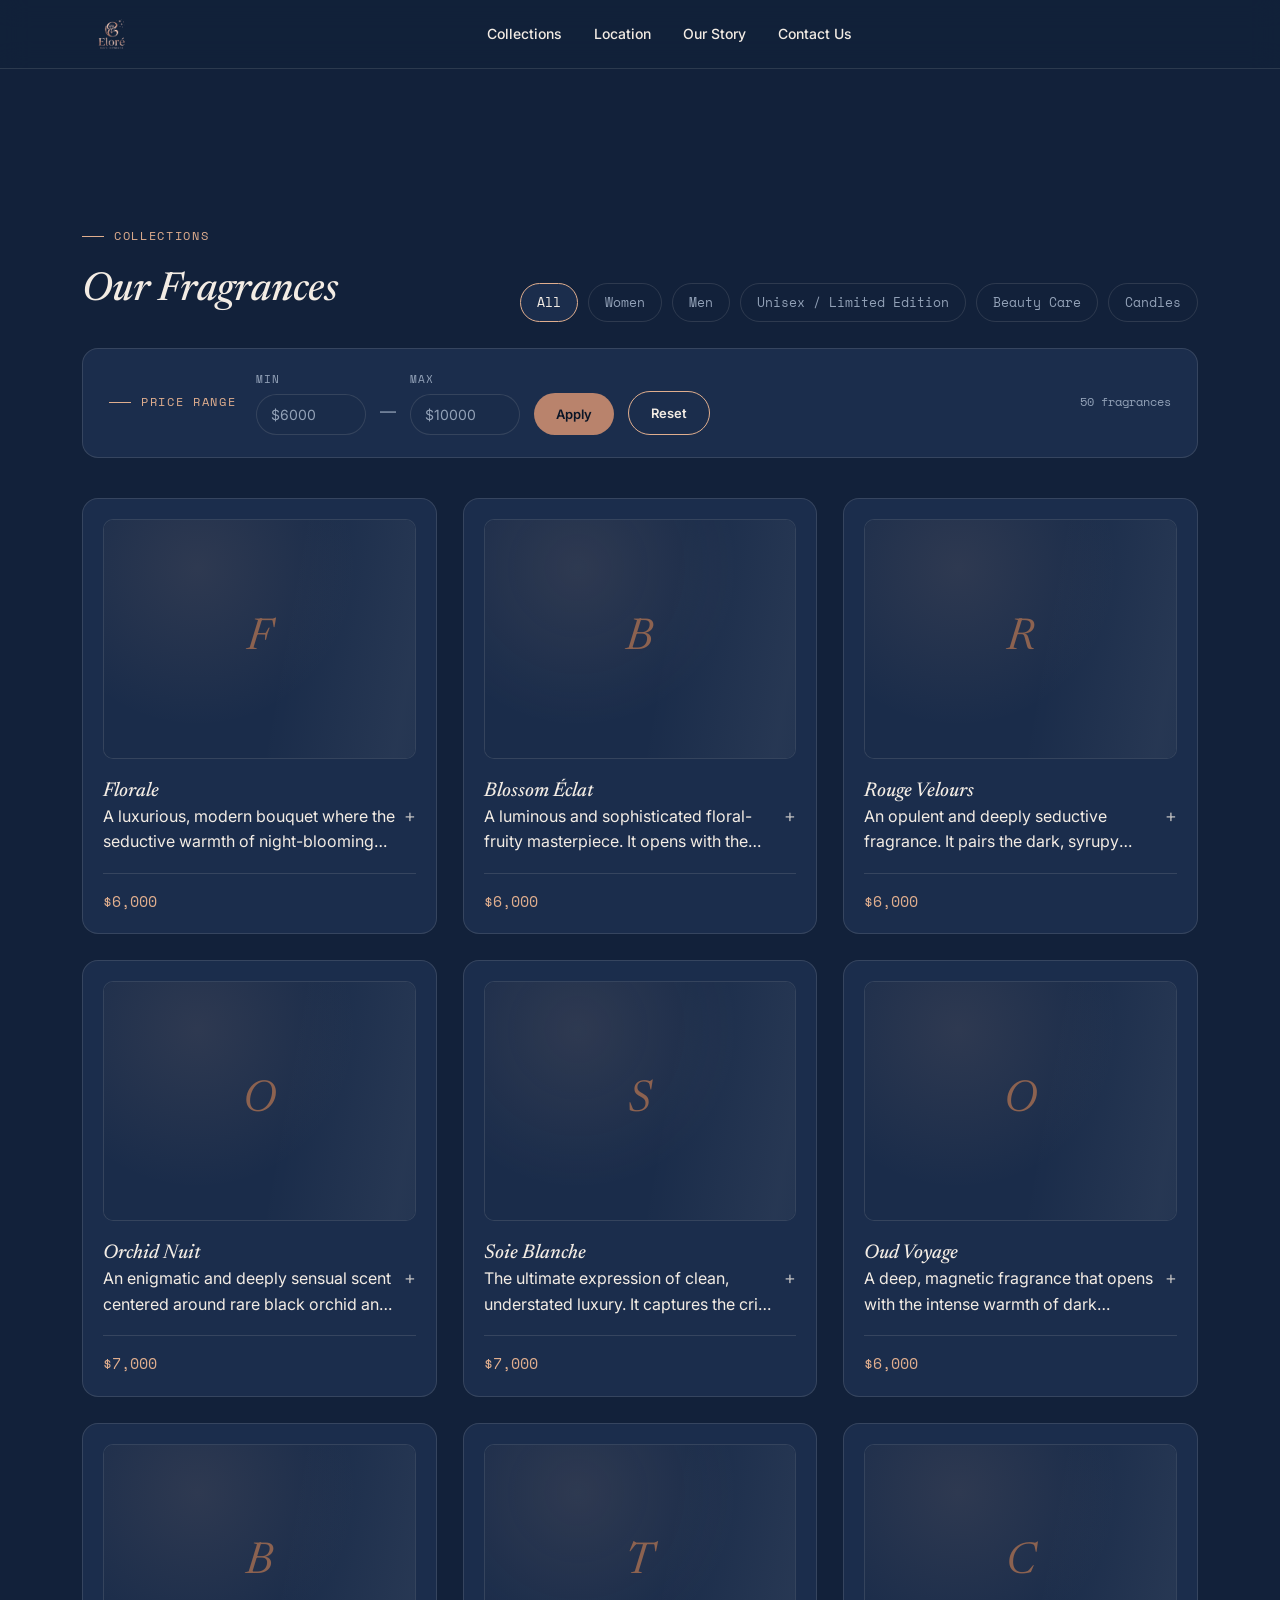
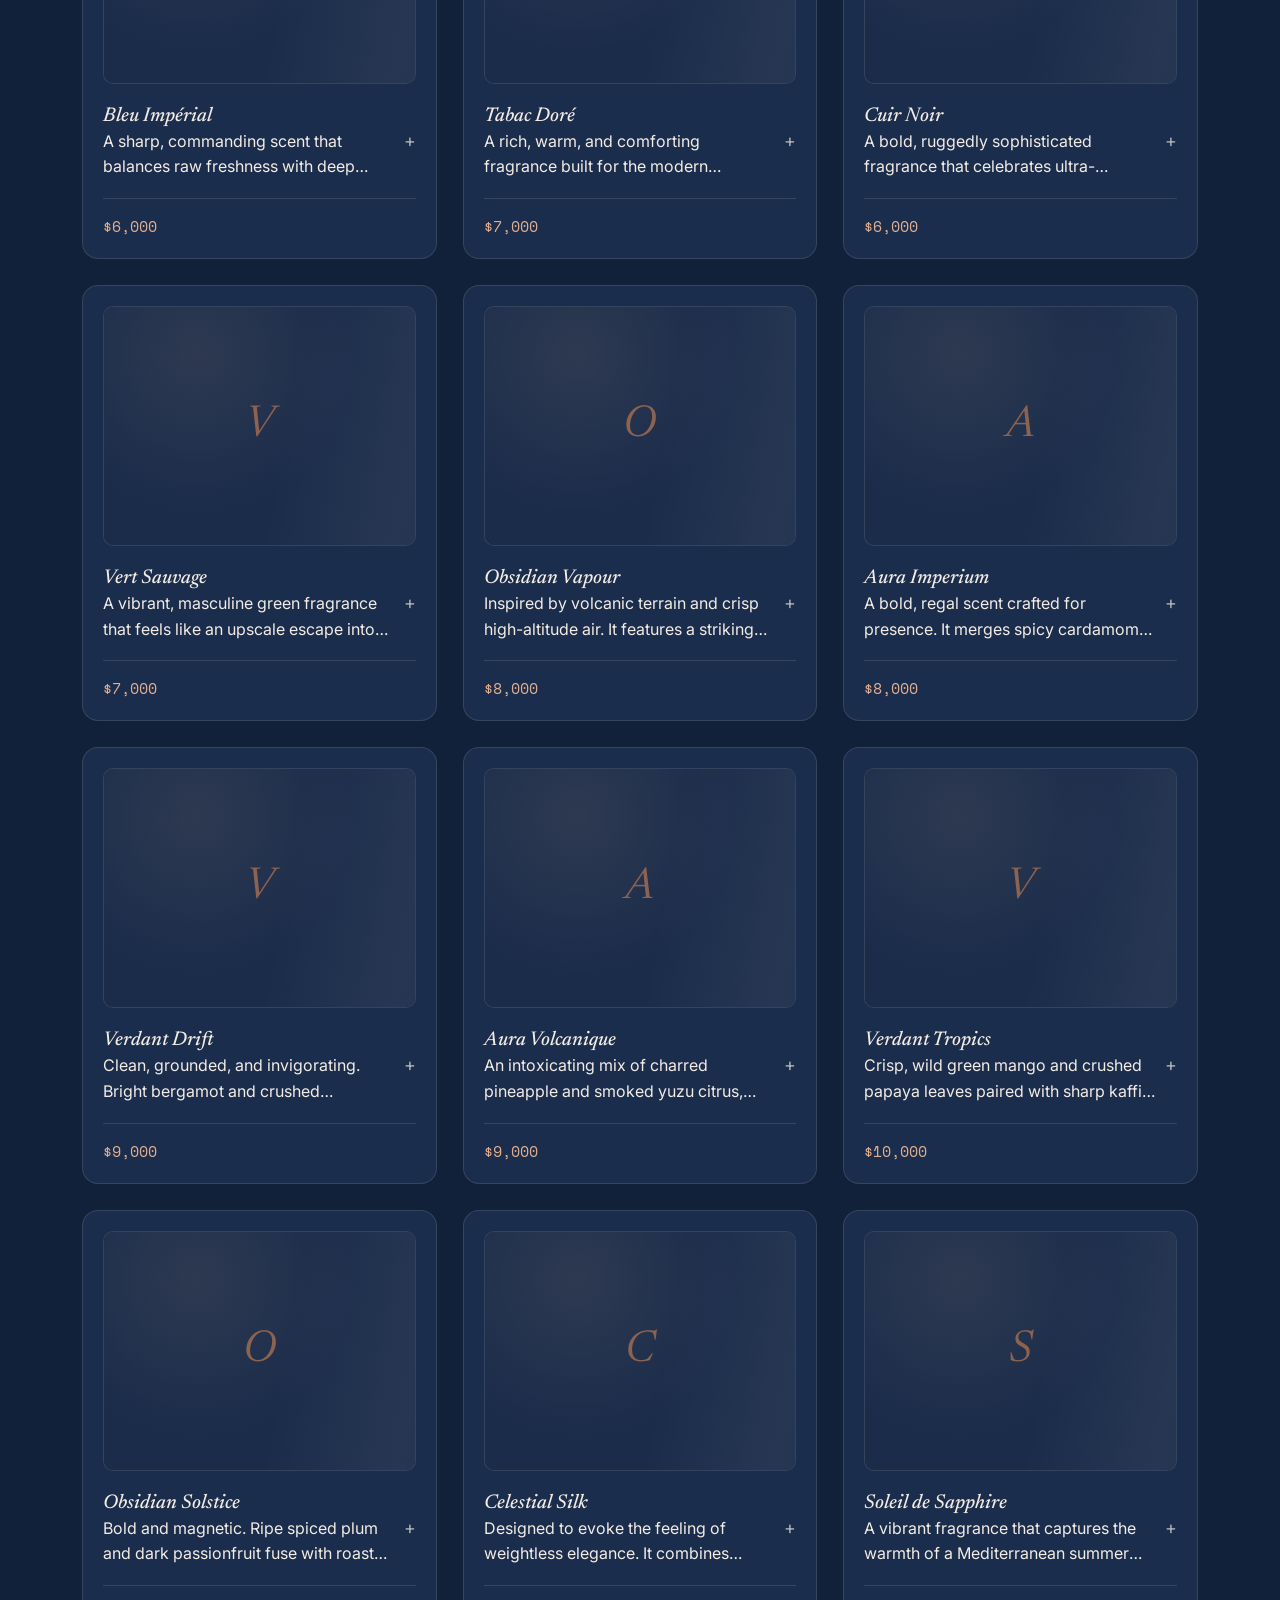
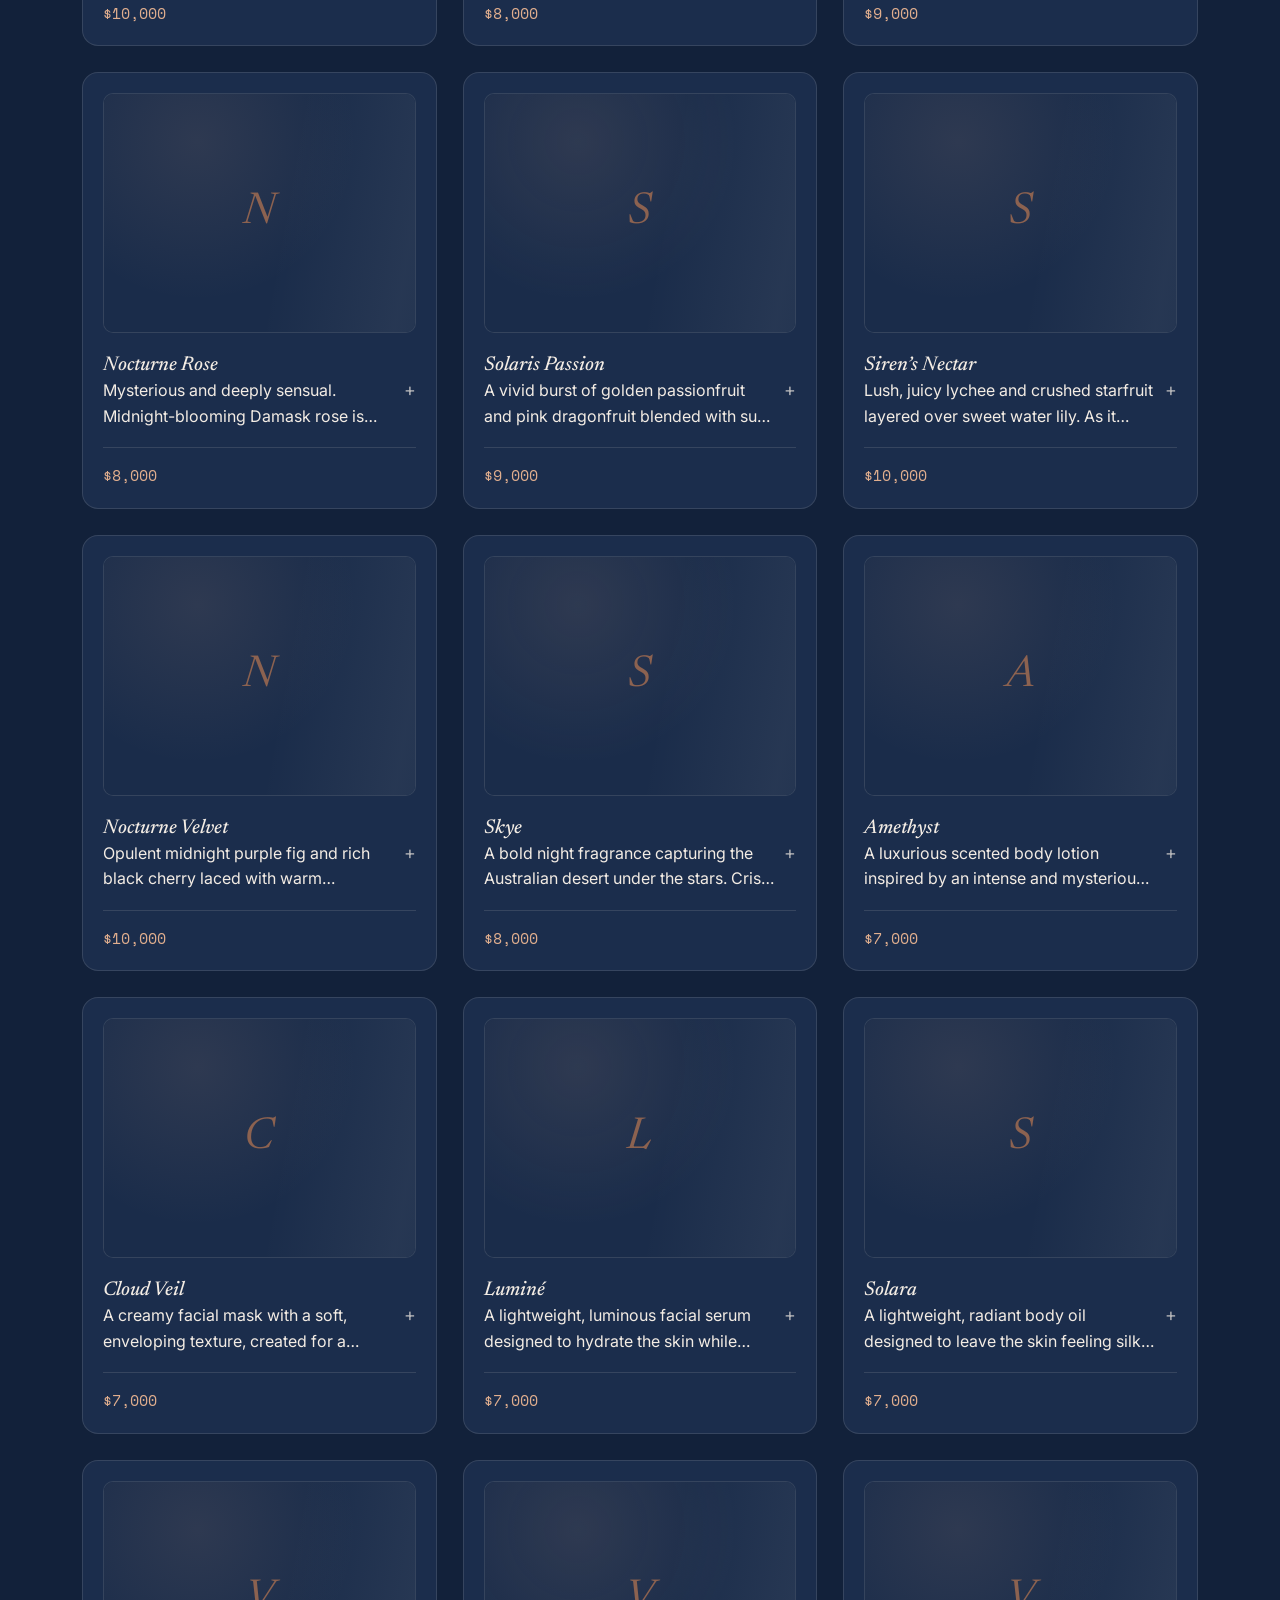
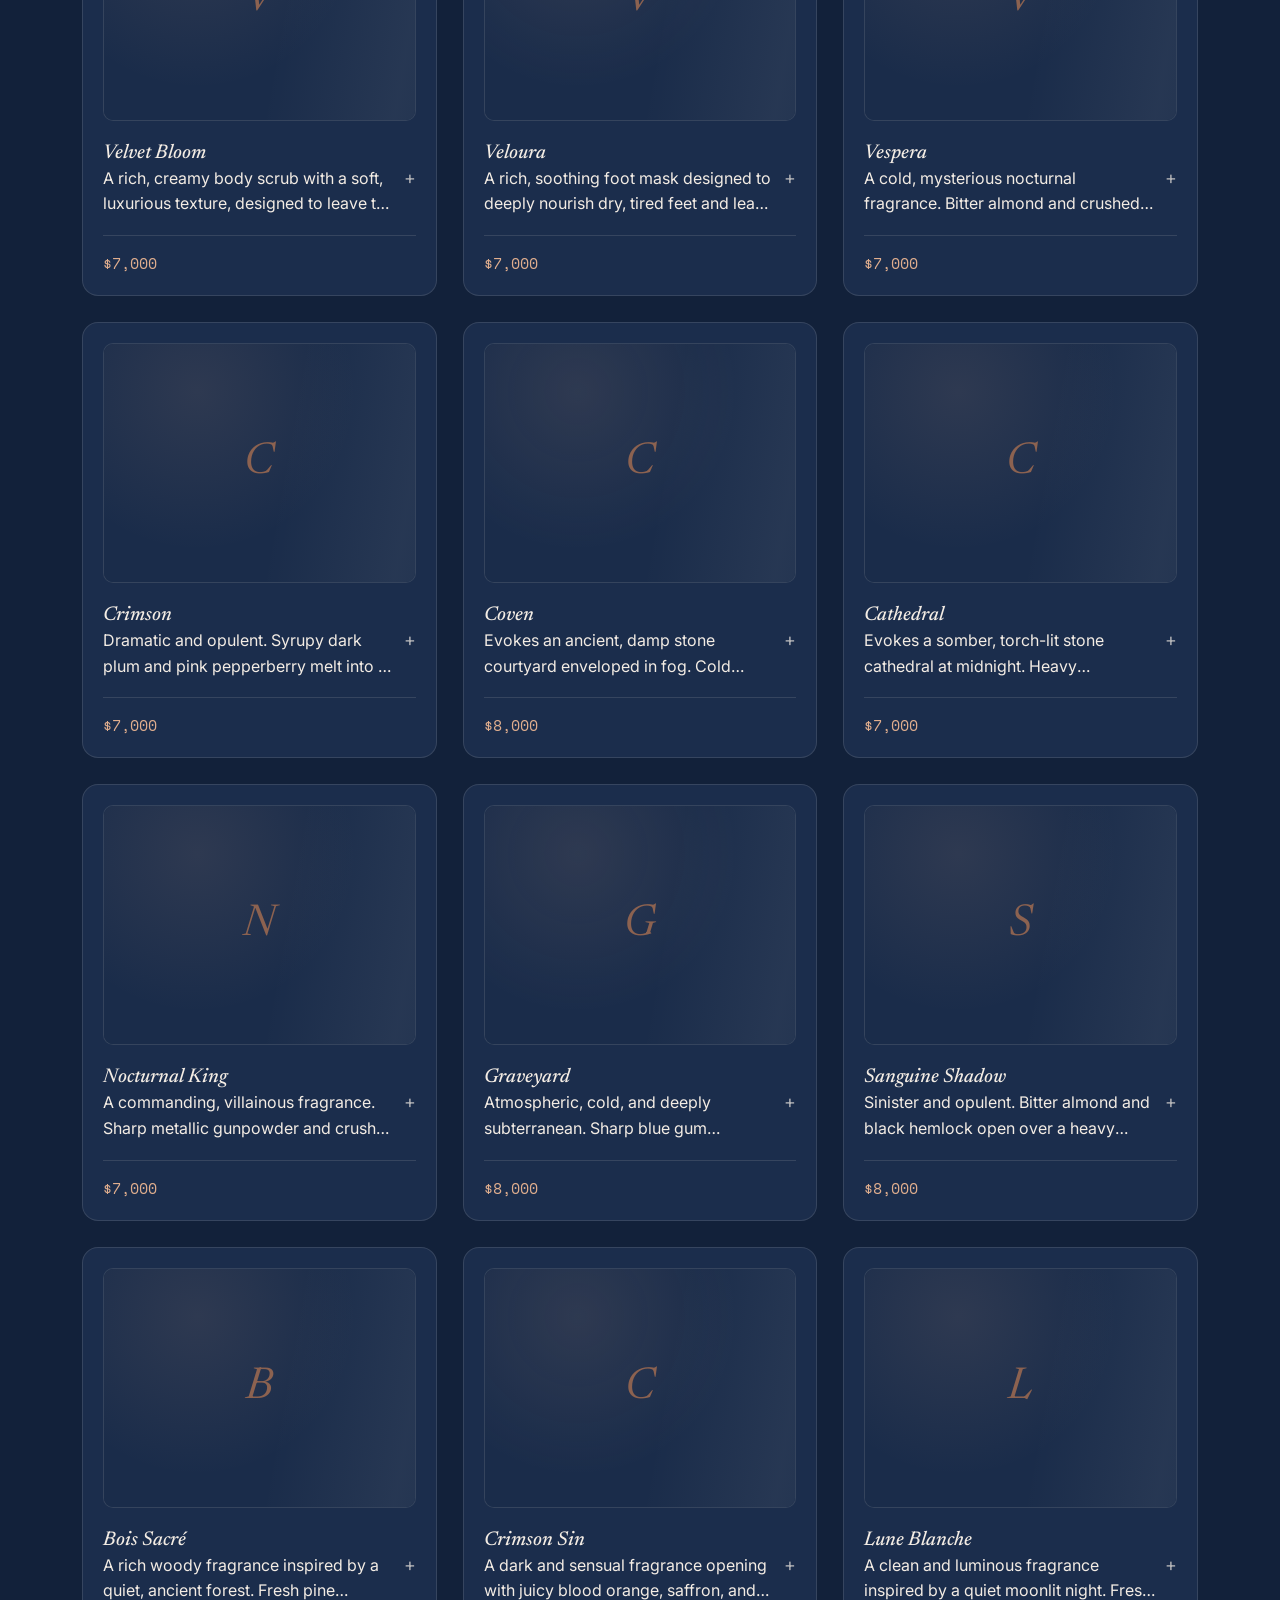
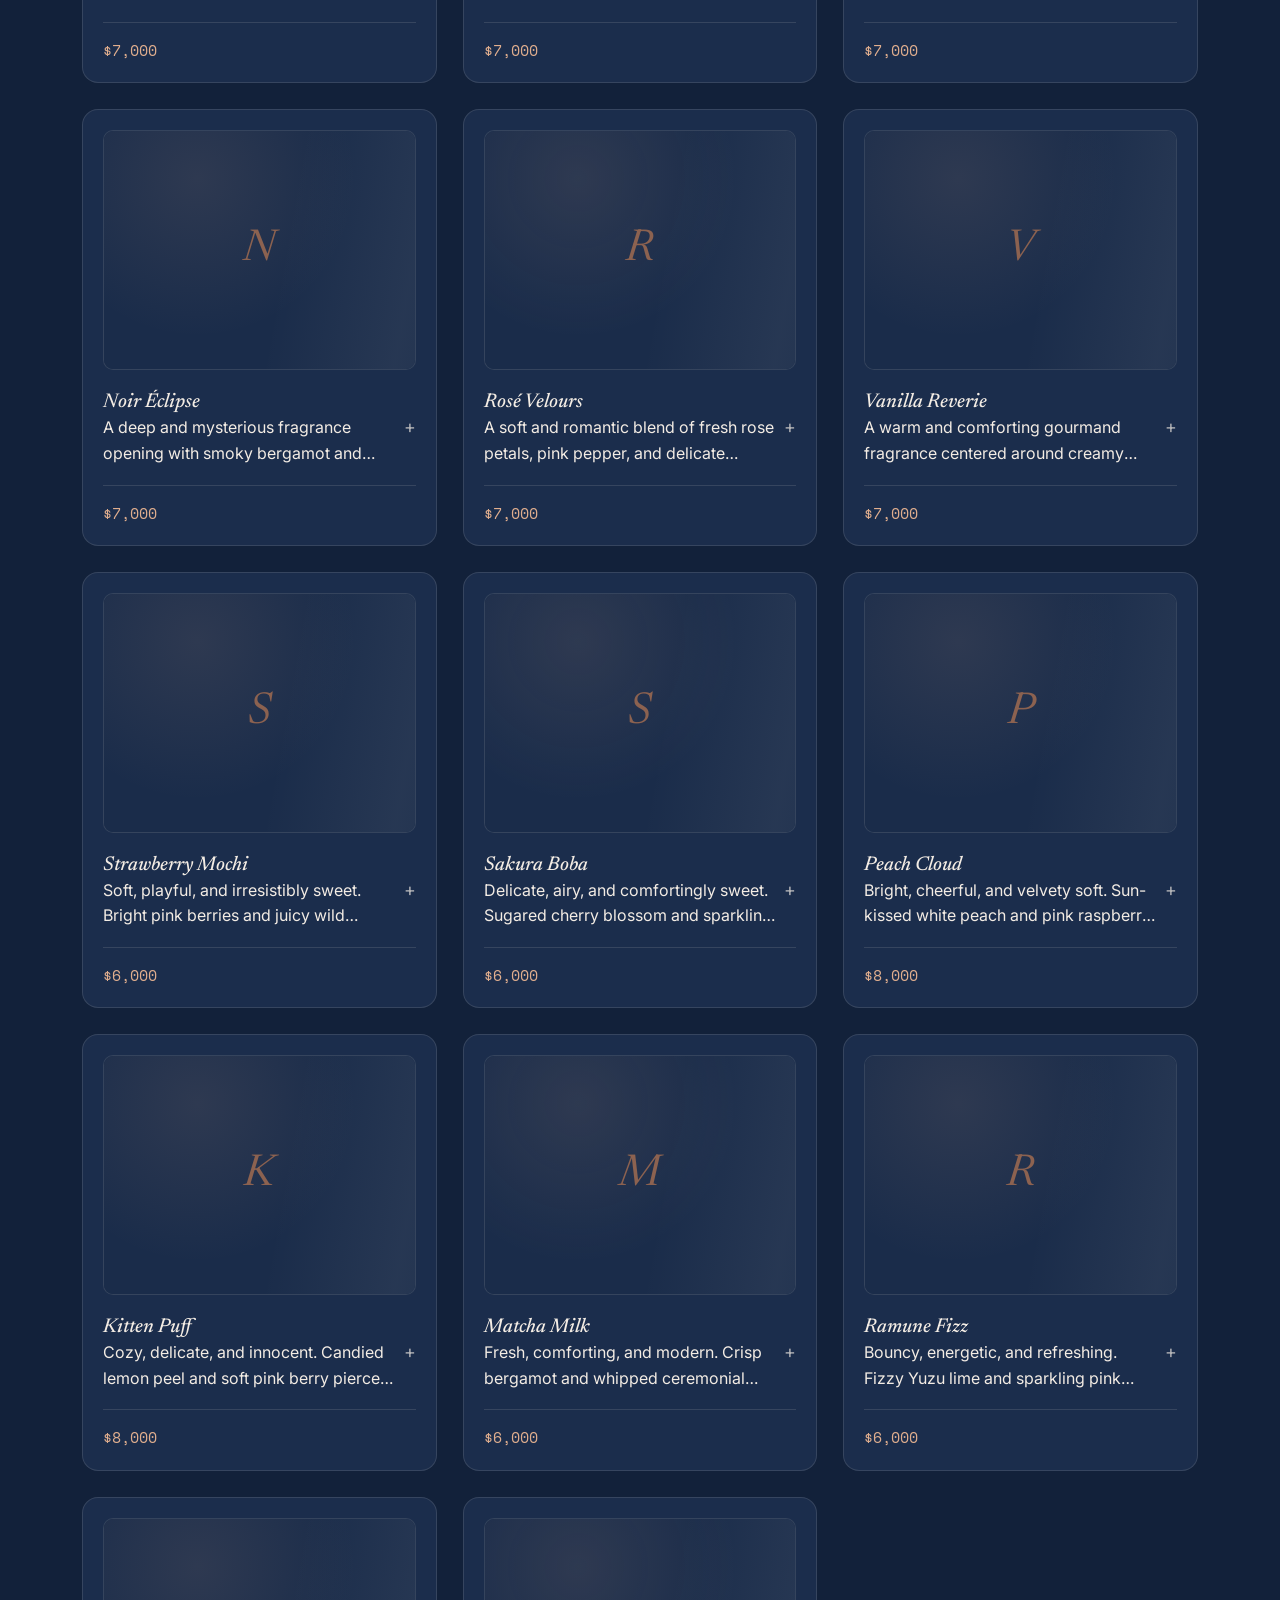
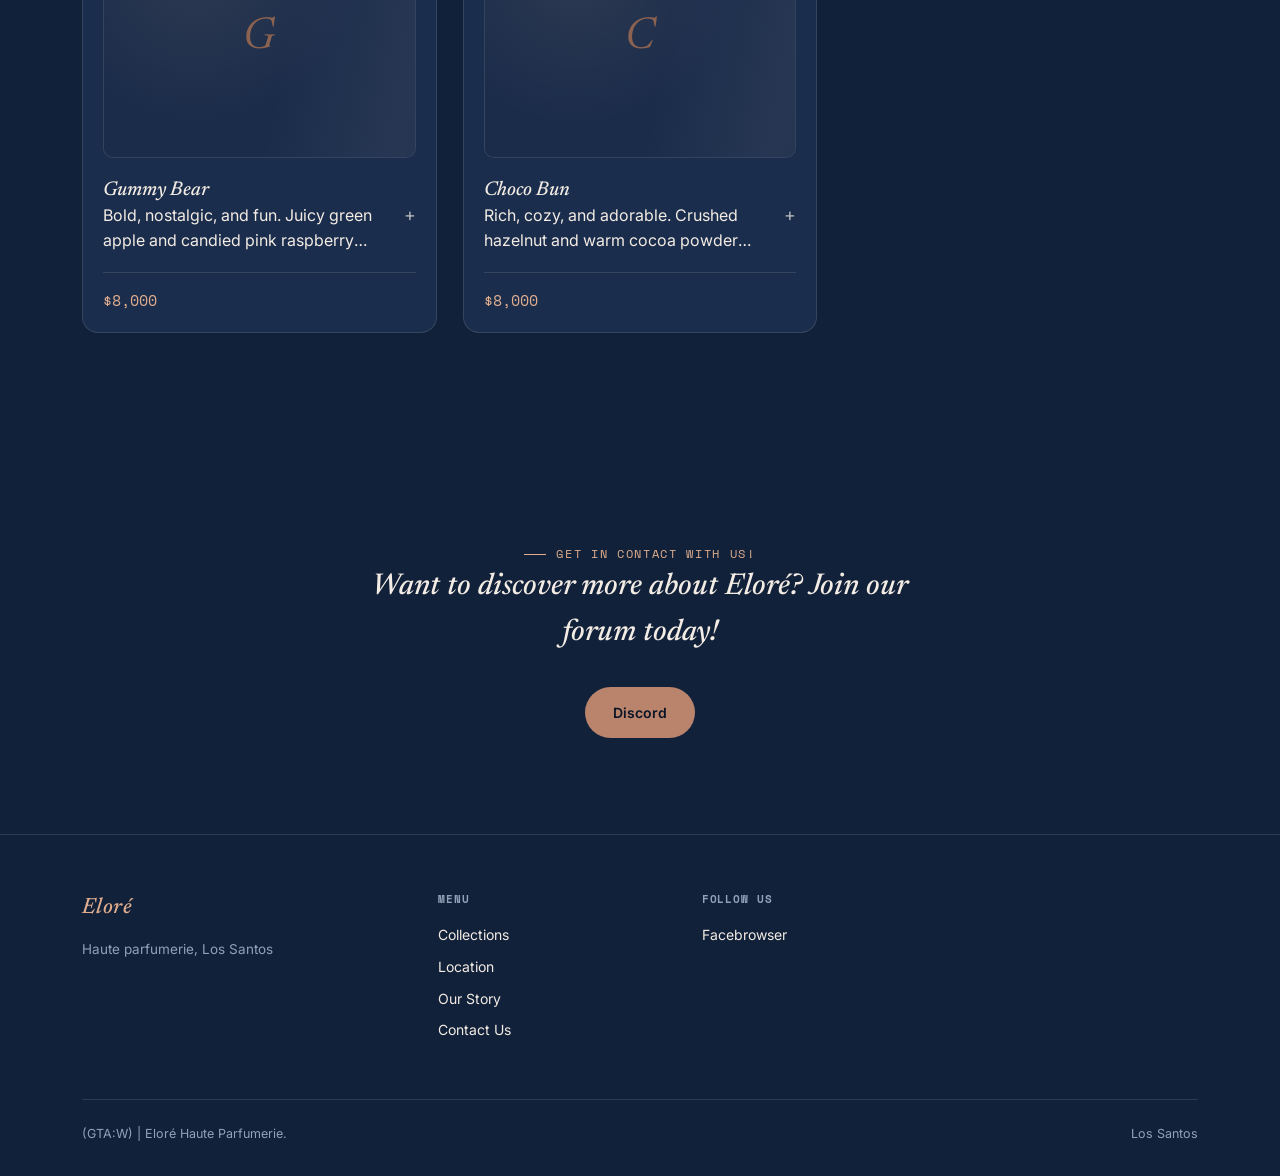
==== collections.html @ 115c3287 "Add files via upload" ====
<!DOCTYPE html>
<html lang="en">
<head>
<meta charset="UTF-8">
<meta name="viewport" content="width=device-width, initial-scale=1.0">
<title>Collections — Eloré Haute Parfumerie | GTA:W</title>
<meta name="description" content="Discover the full Eloré collection of fragrances.">
<meta property="og:title" content="Collections — Eloré Haute Parfumerie">
<meta property="og:image" content="images/hero.png">
<link rel="icon" type="image/png" sizes="32x32" href="images/favicon/favicon-32x32.png">
<link rel="icon" type="image/png" sizes="16x16" href="images/favicon/favicon-16x16.png">
<link rel="shortcut icon" href="images/favicon/favicon.ico">
<link rel="apple-touch-icon" sizes="180x180" href="images/favicon/apple-touch-icon.png">
<link rel="manifest" href="site.webmanifest">
<link rel="preconnect" href="https://fonts.googleapis.com">
<link rel="preconnect" href="https://fonts.gstatic.com" crossorigin>
<link href="https://fonts.googleapis.com/css2?family=Newsreader:ital,wght@0,400;0,500;1,400;1,500&family=Inter:wght@400;500;600&family=Space+Mono:wght@400;700&display=swap" rel="stylesheet">
<link rel="stylesheet" href="css/style.css">
</head>
<body>

<nav class="nav">
  <div class="nav-inner">
    <a class="logo-link" href="index.html">
      <img src="images/logo.png" alt="Eloré Haute Parfumerie" class="logo-img">
    </a>
    <ul class="nav-links">
      <li><a href="collections.html">Collections</a></li>
      <li><a href="location.html">Location</a></li>
      <li><a href="index.html#storia">Our Story</a></li>
      <li><a href="index.html#contatti">Contact Us</a></li>
    </ul>
    <div class="nav-actions">
      <button type="button" class="nav-toggle" aria-label="Menu" aria-expanded="false">
        <svg viewBox="0 0 24 24" fill="none" stroke="currentColor" stroke-width="1.8"><path d="M3 6h18M3 12h18M3 18h18"/></svg>
      </button>
    </div>
  </div>
</nav>

<section class="collection" id="collezione">
  <div class="container">
    <div class="collection-head reveal">
      <div>
        <span class="eyebrow">Collections</span>
        <h2 class="collection-title">Our Fragrances</h2>
      </div>
      <div class="filters">
        <button class="filter-btn active" data-fam="all">All</button>
        <button class="filter-btn" data-fam="Women">Women</button>
        <button class="filter-btn" data-fam="Men">Men</button>
        <button class="filter-btn" data-fam="UoL">Unisex / Limited Edition</button>
        <button class="filter-btn" data-fam="BC">Beauty Care</button>
        <button class="filter-btn" data-fam="C">Candles</button>
      </div>
    </div>

    <div class="price-filter reveal">
      <span class="eyebrow">Price Range</span>
      <form class="price-filter-form" id="priceForm">
        <div class="price-field">
          <label for="priceMin">Min</label>
          <input type="number" id="priceMin" inputmode="numeric" min="0" placeholder="$0">
        </div>
        <span class="price-sep">—</span>
        <div class="price-field">
          <label for="priceMax">Max</label>
          <input type="number" id="priceMax" inputmode="numeric" min="0" placeholder="$500">
        </div>
        <button type="submit" class="btn btn-primary price-apply">Apply</button>
        <button type="button" class="btn btn-ghost price-reset" id="priceReset">Reset</button>
      </form>
      <span class="price-count" id="priceCount"></span>
    </div>

    <div class="product-grid" id="productGrid"></div>
  </div>
</section>

<section class="newsletter">
  <div class="container reveal">
    <span class="eyebrow eyebrow-center">Get in contact with us!</span>

    <h2>
      Want to discover more about Eloré?
      Join our forum today!
    </h2>

    <a href="https://discord.gg/XgSGwQNhqN"
       class="btn btn-primary"
       target="_blank"
       rel="noopener noreferrer">
      Discord
    </a>
  </div>
</section>

<footer id="contatti">
  <div class="container">
    <div class="footer-grid">
      <div>
        <span class="logo footer-logo">Eloré</span>
        <p class="footer-location">Haute parfumerie, Los Santos</p>
      </div>
      <div>
        <h4>Menu</h4>
        <ul>
          <li><a href="collections.html">Collections</a></li>
          <li><a href="location.html">Location</a></li>
          <li><a href="index.html#storia">Our Story</a></li>
          <li><a href="index.html#contatti">Contact Us</a></li>
        </ul>
      </div>
      <div>
        <h4>Follow us</h4>
        <ul>
          <li><a href="https://face.gta.world/page/eloreperfumes">Facebrowser</a></li>
        </ul>
      </div>
    </div>
    <div class="footer-bottom">
      <span>(GTA:W) | Eloré Haute Parfumerie.</span>
      <span>Los Santos</span>
    </div>
  </div>
</footer>
<script src="js/products.js"></script>
<script src="js/product-images.js"></script>
<script src="js/render.js"></script>
<script src="js/nav.js"></script>
<script src="js/collections.js"></script>
</body>
</html>
---- css/style.css ----
:root{
  --bg: #12213A;
  --bg-deep: #0A1526;
  --bg-warm: #1A2C4A;
  --surface: #1B2D4C;
  --surface-hi: #223759;
  --ink: #F3ECE4;
  --ink-soft: #92A1B7;
  --ink-faint: #6C7A90;
  --rose: #B9836C;
  --rose-deep: #E0AE8E;
  --rose-dim: #8C6250;
  --line: rgba(243,236,228,0.12);
  --line-hi: rgba(243,236,228,0.22);
  --ok: #8FBF9F;
  --err: #D98B7A;

  --display: 'Newsreader', serif;
  --body: 'Inter', sans-serif;
  --mono: 'Space Mono', monospace;

  --radius-sm: 10px;
  --radius: 16px;
  --radius-lg: 24px;
  --ease: cubic-bezier(.22,.75,.28,1);
}

*{ box-sizing: border-box; margin:0; padding:0; }
html{ scroll-behavior: smooth; }
body{
  background: var(--bg);
  color: var(--ink);
  font-family: var(--body);
  line-height: 1.55;
  -webkit-font-smoothing: antialiased;
  overflow-x: hidden;
}
body.lock{ overflow: hidden; }
a{ color: inherit; text-decoration: none; }
img, svg{ display:block; max-width:100%; }
button{ font: inherit; cursor:pointer; border:none; background:none; color: inherit; }
ul{ list-style:none; }
.container{ max-width: 1180px; margin: 0 auto; padding: 0 32px; }
section{ position: relative; }

::selection{ background: var(--rose); color: var(--bg-deep); }
:focus-visible{ outline: 2px solid var(--rose-deep); outline-offset: 3px; border-radius: 4px; }

.eyebrow{
  font-family: var(--mono);
  font-size: 12px;
  letter-spacing: 0.14em;
  text-transform: uppercase;
  color: var(--rose-deep);
  display: flex;
  align-items: center;
  gap: 10px;
}

.eyebrow-center{
  justify-content: center;
}

.eyebrow::before{
  content:'';
  width: 22px; height:1px;
  background: var(--rose-deep);
  display:inline-block;
}

/* ---------- ambient sparkle motif (signature element, echoes the mark) ---------- */
.sparkle-field{ position:absolute; inset:0; pointer-events:none; overflow:hidden; z-index:0; }
.sparkle{
  position:absolute;
  color: var(--rose-deep);
  opacity: .55;
  animation: twinkle 4.5s ease-in-out infinite;
}
.sparkle svg{ width: 100%; height: 100%; }
@keyframes twinkle{
  0%, 100%{ opacity: .18; transform: scale(.85); }
  50%{ opacity: .7; transform: scale(1); }
}

.divider{
  display:block;
  width: 100%;
  height: 46px;
  color: var(--line-hi);
}

/* ---------- IMAGE SLOTS / remote product art ---------- */
.image-slot{
  position: relative;
  width: 100%;
  border-radius: var(--radius-lg);
  border: 1px solid var(--line);
  background: var(--bg-warm);
  overflow: hidden;
  display: flex;
  align-items: center;
  justify-content: center;
}
.image-slot img{
  position: absolute;
  inset: 0;
  width: 100%;
  height: 100%;
  object-fit: contain;
  object-position: center;
  padding: 6%;
  box-sizing: border-box;
}
.image-slot img.art-photo{
  opacity: 0;
  transition: opacity .5s var(--ease);
}
.image-slot img.art-photo.loaded{ opacity: 1; }
.slot-tall{ height: 480px; }
.slot-about{ height: 440px; }
.slot-map{ height: 420px; }

/* product art placeholder (used until the remote image finishes loading, or if a link is missing) */
.art-fallback{
  position: relative;
  z-index: 0;
  width: 100%; height: 100%;
  display:flex; align-items:center; justify-content:center;
  font-family: var(--display);
  font-style: italic;
  font-size: 44px;
  color: var(--rose-dim);
  background:
    radial-gradient(circle at 30% 20%, rgba(224,174,142,0.10), transparent 55%),
    var(--bg-warm);
}
.art-fallback::after{
  content:'';
  position:absolute; inset:0;
  background: linear-gradient(100deg, transparent 30%, rgba(243,236,228,0.06) 50%, transparent 70%);
  background-size: 200% 100%;
  animation: shimmer 2.2s ease-in-out infinite;
}
@keyframes shimmer{
  0%{ background-position: 150% 0; }
  100%{ background-position: -50% 0; }
}
@media (prefers-reduced-motion: reduce){
  .art-fallback::after{ animation: none; }
}

/* ---------- NAV ---------- */
.nav{
  position: sticky; top:0; z-index: 100;
  background: rgba(18,33,58,0.82);
  backdrop-filter: blur(14px);
  -webkit-backdrop-filter: blur(14px);
  border-bottom: 1px solid var(--line);
  transition: border-color .3s ease, box-shadow .3s ease;
}
.nav.scrolled{ box-shadow: 0 12px 30px rgba(5,10,20,0.28); border-bottom-color: var(--line-hi); }
.nav-inner{
  display:flex; align-items:center; justify-content:space-between;
  gap: 20px;
  padding: 12px 32px;
  max-width: 1180px; margin:0 auto;
}
.logo-link{ display:flex; align-items:center; gap:10px; }
.logo-img{ height: 44px; width: auto; }
.logo{
  font-family: var(--display);
  font-style: italic;
  font-size: 24px;
  font-weight: 500;
  letter-spacing: 0.02em;
  color: var(--rose-deep);
}
.nav-links{
  display:flex; align-items:center; gap: 32px;
  font-size: 14px;
  font-weight: 500;
}
.nav-links a{ position: relative; padding-bottom: 4px; }
.nav-links a::after{
  content:'';
  position:absolute; left:0; bottom:0;
  width:0; height:1px;
  background: var(--rose-deep);
  transition: width 0.25s var(--ease);
}
.nav-links a:hover::after{ width:100%; }
.nav-actions{ display:flex; align-items:center; gap: 10px; }

/* cart trigger */
.cart-btn{
  position: relative;
  display:flex; align-items:center; justify-content:center;
  width: 40px; height: 40px;
  border-radius: 100px;
  border: 1px solid var(--line-hi);
  transition: border-color .2s ease, background .2s ease;
}
.cart-btn:hover{ border-color: var(--rose-deep); background: var(--surface); }
.cart-btn svg{ width:17px; height:17px; }
.cart-count{
  position:absolute; top:-6px; right:-6px;
  min-width: 18px; height:18px; padding: 0 4px;
  border-radius: 100px;
  background: var(--rose);
  color: var(--bg-deep);
  font-family: var(--mono);
  font-size: 10px; font-weight:700;
  display:flex; align-items:center; justify-content:center;
  transform: scale(0); transition: transform .25s var(--ease);
}
.cart-count.show{ transform: scale(1); }
.nav-toggle{ display:none; }

/* ---------- HERO ---------- */
.hero{
  padding: 108px 0 76px;
  overflow: hidden;
}
.hero-inner{
  position: relative;
  display:grid;
  grid-template-columns: 1.08fr 0.92fr;
  gap: 48px;
  align-items:center;
}
.hero-copy{ position: relative; z-index: 1; }
.hero-mark{
  display:inline-flex; align-items:center; gap:9px;
  margin-bottom: 22px;
}
.hero-mark img{ height: 30px; width:auto; opacity:.92; }
.hero-copy h1{
  font-family: var(--display);
  font-weight: 500;
  font-size: clamp(42px, 5.4vw, 74px);
  line-height: 1.03;
  letter-spacing: -0.01em;
  margin: 18px 0 26px;
}
.hero-copy h1 em{ font-style: italic; color: var(--rose-deep); }
.hero-copy p{
  font-size: 17px;
  color: var(--ink-soft);
  max-width: 440px;
  margin-bottom: 34px;
}
.hero-actions{ display:flex; gap:16px; flex-wrap:wrap; }

.hero-visual{
  position: relative;
  height: 460px;
  border-radius: var(--radius-lg);
  border: 1px solid var(--line);
  background:
    radial-gradient(120% 90% at 20% 15%, rgba(224,174,142,0.16), transparent 60%),
    radial-gradient(90% 70% at 85% 85%, rgba(185,131,108,0.14), transparent 55%),
    var(--bg-warm);
  overflow: hidden;
  display:flex; align-items:center; justify-content:center;
}
.hero-visual .hero-glyph{ width: 46%; max-width: 220px; opacity: .92; filter: drop-shadow(0 18px 40px rgba(0,0,0,0.35)); }
.hero-visual .ring{
  position:absolute;
  border: 1px solid var(--line-hi);
  border-radius: 50%;
}
.hero-visual .ring--a{ width: 340px; height: 340px; }
.hero-visual .ring--b{ width: 460px; height: 460px; border-color: var(--line); }

/* ---------- BUTTONS ---------- */
.btn{
  display:inline-flex; align-items:center; justify-content:center; gap:9px;
  padding: 15px 28px;
  border-radius: 100px;
  font-size: 14px; font-weight: 600;
  transition: transform 0.2s var(--ease), box-shadow 0.2s var(--ease), background .2s ease, border-color .2s ease;
}
.btn:hover{ transform: translateY(-2px); }
.btn:active{ transform: translateY(0); }
.btn-primary{ background: var(--rose); color: var(--bg-deep); }
.btn-primary:hover{ box-shadow: 0 10px 24px rgba(185,131,108,0.35); }
.btn-primary:disabled{ opacity:.55; cursor:not-allowed; transform:none; box-shadow:none; }
.btn-ghost{ border: 1px solid var(--rose-deep); color: var(--ink); }
.btn-ghost:hover{ background: rgba(224,174,142,0.08); }
.btn-sm{ padding: 10px 18px; font-size: 13px; }
.btn-block{ width:100%; }

/* ---------- COLLECTION ---------- */
.collection{ padding: 116px 0; }
.collection-head{
  display:flex; justify-content:space-between; align-items:flex-end;
  margin-bottom: 52px; gap: 24px; flex-wrap:wrap;
}
.collection-title{
  font-family: var(--display); font-weight:500; font-style: italic;
  font-size: clamp(28px,3.6vw,40px); margin-top:14px;
}
.filters{ display:flex; gap:10px; font-size:13px; font-family: var(--mono); flex-wrap: wrap; }
.filter-btn{
  padding: 8px 16px; border-radius:100px; border:1px solid var(--line);
  color: var(--ink-soft);
  transition: all .2s ease;
}
.filter-btn.active, .filter-btn:hover{
  border-color: var(--rose-deep); color: var(--ink); background: var(--surface);
}

/* ---------- PRICE FILTER ---------- */
.price-filter{
  display:flex; align-items:center; flex-wrap:wrap;
  gap: 20px;
  margin: -26px 0 40px;
  padding: 22px 26px;
  background: var(--surface);
  border: 1px solid var(--line);
  border-radius: var(--radius);
}
.price-filter-form{ display:flex; align-items:flex-end; gap: 14px; flex-wrap: wrap; }
.price-field{ display:flex; flex-direction:column; gap: 6px; }
.price-field label{
  font-family: var(--mono); font-size: 11px; letter-spacing: 0.08em;
  text-transform: uppercase; color: var(--ink-soft);
}
.price-field input{
  width: 110px; padding: 11px 14px; border-radius: 100px;
  border: 1px solid var(--line); background: var(--bg-warm);
  color: var(--ink); font-family: var(--body); font-size: 14px;
}
.price-field input:focus-visible{ outline: 2px solid var(--rose-deep); outline-offset: 2px; }
.price-field input::placeholder{ color: var(--ink-soft); }
.price-sep{ color: var(--ink-soft); padding-bottom: 11px; }
.price-apply, .price-reset{ padding: 11px 22px; font-size: 13px; }
.price-count{ font-family: var(--mono); font-size: 12px; color: var(--ink-soft); margin-left: auto; }
@media (max-width: 700px){
  .price-filter{ margin-top: 4px; }
  .price-count{ margin-left: 0; width: 100%; }
}

.product-grid{ display:grid; grid-template-columns: repeat(3, 1fr); gap: 26px; }
.product-card{
  position: relative;
  background: var(--surface);
  border: 1px solid var(--line);
  border-radius: var(--radius);
  padding: 20px;
  display:flex; flex-direction:column;
  transition: transform .3s var(--ease), box-shadow .3s var(--ease), border-color .3s ease;
}
.product-card:hover{
  transform: translateY(-5px);
  box-shadow: 0 20px 40px rgba(4,9,18,0.32);
  border-color: var(--line-hi);
}
.product-card .card-visual{ height: 240px; margin-bottom: 20px; border-radius: var(--radius-sm); }
.product-card .card-top{ display:flex; align-items:flex-start; justify-content:space-between; gap:10px; }
.product-card h3{
  font-family: var(--display); font-style: italic;
  font-size: 20px; font-weight: 500; line-height:1.25;
}
.product-card .fam{
  font-family: var(--mono); font-size: 10.5px; color: var(--rose-deep);
  text-transform: uppercase; letter-spacing: 0.08em; margin: 6px 0 10px;
}
.product-card p.desc{
  font-size: 13.5px; color: var(--ink-soft);
  display: -webkit-box; -webkit-line-clamp: 3; -webkit-box-orient: vertical; overflow: hidden;
}
.product-card .card-foot{
  display:flex; align-items:center; justify-content:space-between; gap: 12px;
  margin-top: 18px; padding-top: 16px; border-top: 1px solid var(--line);
}
.product-card .price-tag{ font-family: var(--mono); font-size: 15px; color: var(--rose-deep); }
.add-btn{
  display:flex; align-items:center; gap:7px;
  padding: 9px 15px;
  border-radius: 100px;
  border: 1px solid var(--line-hi);
  font-size: 12.5px; font-weight: 600;
  transition: border-color .2s ease, background .2s ease, transform .2s ease;
}
.add-btn:hover{ border-color: var(--rose-deep); background: var(--bg-warm); }
.add-btn.added{ border-color: var(--ok); color: var(--ok); }
.add-btn svg{ width:13px; height:13px; }

/* ---------- LOCATION ---------- */
.location-hero{ padding: 178px 0 60px; }
.location-hero .eyebrow{ margin-bottom: 14px; }
.location-hero h1{
  font-family: var(--display); font-weight: 500; font-style: italic;
  font-size: clamp(34px, 4.6vw, 56px); line-height: 1.08; max-width: 720px;
}
.location-hero p{ color: var(--ink-soft); font-size: 16px; max-width: 520px; margin-top: 20px; }

.location-main{ padding: 20px 0 120px; }
.location-grid{ display:grid; grid-template-columns: 1fr 1fr; gap: 48px; align-items:start; }

.location-details{ display:flex; flex-direction:column; gap: 34px; }
.location-block{ border-top: 1px solid var(--line); padding-top: 22px; }
.location-block h3{
  font-family: var(--display); font-style: italic; font-weight: 500;
  font-size: 22px; margin-bottom: 14px;
}
.location-block p{ color: var(--ink-soft); font-size: 15px; line-height: 1.7; }

@media (max-width: 900px){
  .location-grid{ grid-template-columns: 1fr; }
  .slot-map{ height: 320px; }
}

/* ---------- ABOUT ---------- */
.about{
  background: var(--bg-deep);
  border-top: 1px solid var(--line);
  border-bottom: 1px solid var(--line);
  padding: 116px 0;
}
.about-inner{ display:grid; grid-template-columns: 0.9fr 1.1fr; gap: 60px; align-items:center; }
.about h2{
  font-family: var(--display); font-style: italic; font-weight: 500;
  font-size: clamp(28px,3.6vw,40px); line-height: 1.25; margin: 20px 0 24px;
}
.about p{ color: var(--ink-soft); font-size: 15.5px; max-width: 460px; }

/* ---------- NEWSLETTER ---------- */
.newsletter{ padding: 96px 0; text-align:center; }
.newsletter h2{
  font-family: var(--display); font-size: clamp(22px,3.6vw,30px);
  font-weight: 500; font-style: italic;
  max-width: 560px; margin: 0 auto 30px;
}
.nl-form{ display:flex; justify-content:center; gap:12px; }

/* ---------- FOOTER ---------- */
footer{ border-top: 1px solid var(--line); padding: 56px 0 32px; }
.footer-grid{ display:grid; grid-template-columns: 1.4fr 1fr 1fr 1fr; gap: 30px; margin-bottom: 48px; }
.footer-grid h4{
  font-family: var(--mono); font-size: 11px; text-transform: uppercase;
  letter-spacing: 0.08em; color: var(--ink-soft); margin-bottom: 16px;
}
.footer-grid ul li{ margin-bottom: 10px; font-size: 14px; }
.footer-grid ul li a:hover{ color: var(--rose-deep); }
.footer-bottom{
  display:flex; justify-content:space-between; align-items:center;
  font-size: 12.5px; color: var(--ink-soft);
  padding-top: 24px; border-top: 1px solid var(--line);
  flex-wrap: wrap; gap: 10px;
}

/* ---------- CART DRAWER ---------- */
.overlay{
  position: fixed; inset:0; background: rgba(6,11,20,0.6);
  opacity:0; pointer-events:none; transition: opacity .3s ease;
  z-index: 200;
}
.overlay.show{ opacity:1; pointer-events:auto; }

.drawer{
  position: fixed; top:0; right:0; bottom:0;
  width: min(420px, 100vw);
  background: var(--bg-deep);
  border-left: 1px solid var(--line-hi);
  z-index: 201;
  display:flex; flex-direction:column;
  transform: translateX(100%);
  transition: transform .35s var(--ease);
}
.drawer.show{ transform: translateX(0); }
.drawer-head{
  display:flex; align-items:center; justify-content:space-between;
  padding: 22px 24px; border-bottom: 1px solid var(--line);
}
.drawer-head h2{ font-family: var(--display); font-style: italic; font-size: 22px; font-weight:500; }
.drawer-close{
  width: 34px; height:34px; display:flex; align-items:center; justify-content:center;
  border-radius: 100px; border: 1px solid var(--line);
}
.drawer-close:hover{ border-color: var(--rose-deep); }
.drawer-close svg{ width:14px; height:14px; }

.drawer-body{ flex:1; overflow-y:auto; padding: 8px 24px; }
.drawer-empty{
  height:100%; display:flex; flex-direction:column; align-items:center; justify-content:center;
  text-align:center; gap:10px; color: var(--ink-soft); padding: 40px 0;
}
.drawer-empty svg{ width:34px; height:34px; opacity:.5; margin-bottom:6px; }

.line-item{
  display:grid; grid-template-columns: 56px 1fr auto; gap: 14px;
  align-items:center; padding: 16px 0; border-bottom: 1px solid var(--line);
}
.line-item .li-thumb{
  width:56px; height:56px; border-radius: 10px; overflow:hidden;
  border: 1px solid var(--line); background: var(--bg-warm);
  display:flex; align-items:center; justify-content:center;
}
.line-item .li-thumb img{ width:100%; height:100%; object-fit:cover; }
.line-item .li-thumb .art-fallback{ font-size: 18px; }
.li-name{ font-size: 14px; font-weight: 600; }
.li-price{ font-family: var(--mono); font-size: 12px; color: var(--ink-soft); margin-top: 3px; }
.li-qty{ display:flex; align-items:center; gap: 8px; margin-top:8px; }
.qty-btn{
  width:22px; height:22px; border-radius:6px; border:1px solid var(--line);
  display:flex; align-items:center; justify-content:center; font-size:13px;
}
.qty-btn:hover{ border-color: var(--rose-deep); }
.li-qty span{ font-family: var(--mono); font-size: 12.5px; min-width: 14px; text-align:center; }
.li-remove{ justify-self:end; align-self:start; color: var(--ink-faint); font-size:12px; }
.li-remove:hover{ color: var(--err); }
.li-total{ font-family: var(--mono); font-size: 13.5px; text-align:right; }

.drawer-foot{ padding: 20px 24px 26px; border-top: 1px solid var(--line); }
.drawer-subtotal{ display:flex; justify-content:space-between; font-size:14px; margin-bottom: 6px; }
.drawer-subtotal strong{ font-family: var(--mono); color: var(--rose-deep); font-size:16px; }
.drawer-note{ font-size: 12px; color: var(--ink-faint); margin: 10px 0 16px; line-height:1.6; }

.checkout-form{ display:flex; flex-direction:column; gap: 10px; margin-bottom: 16px; }
.cf-row{ display:flex; gap: 10px; }
.checkout-form input{
  width: 100%; padding: 11px 14px; border-radius: 10px;
  border: 1px solid var(--line); background: var(--bg-warm);
  color: var(--ink); font-family: var(--body); font-size: 13.5px;
}
.checkout-form input::placeholder{ color: var(--ink-faint); }
.checkout-form input:focus-visible{ outline: 2px solid var(--rose-deep); outline-offset: 1px; }
.checkout-form input.invalid{ border-color: var(--err); }

.checkout-btn{ display:flex; }
.checkout-status{ font-size: 12.5px; margin-top: 10px; text-align:center; color: var(--ink-soft); }
.checkout-status.err{ color: var(--err); }

/* toast */
.toast{
  position: fixed; bottom: 28px; left:50%;
  transform: translate(-50%, 140%);
  background: var(--rose); color: var(--bg-deep);
  padding: 14px 24px; border-radius: 100px;
  font-size: 13px; font-weight:500;
  display:flex; align-items:center; gap:10px;
  transition: transform .35s var(--ease);
  z-index: 300;
}
.toast.show{ transform: translate(-50%, 0); }

/* reveal */
.reveal{ opacity:0; transform: translateY(24px); transition: opacity .7s var(--ease), transform .7s var(--ease); }
.reveal.in{ opacity:1; transform: translateY(0); }

@media (prefers-reduced-motion: reduce){
  *, *::before, *::after{ animation-duration: 0.001ms !important; transition-duration: 0.001ms !important; }
  html{ scroll-behavior:auto; }
}

/* ---------- RESPONSIVE ---------- */
@media (max-width: 900px){
  .hero-inner, .about-inner{ grid-template-columns: 1fr; }
  .hero-visual{ order:-1; height: 320px; }
  .product-grid{ grid-template-columns: repeat(2,1fr); }
  .footer-grid{ grid-template-columns: 1fr 1fr; }
  .nav-links{
    position: fixed; top: 69px; left:0; right:0;
    flex-direction: column; align-items:flex-start; gap: 2px;
    background: var(--bg-deep); border-bottom: 1px solid var(--line);
    padding: 10px 32px 18px;
    transform: translateY(-8px); opacity:0; pointer-events:none;
    transition: transform .25s var(--ease), opacity .25s ease;
  }
  .nav-links.open{ transform: translateY(0); opacity:1; pointer-events:auto; }
  .nav-links li{ width:100%; padding: 12px 0; border-bottom: 1px solid var(--line); }
  .nav-toggle{
    display:flex; align-items:center; justify-content:center;
    width:40px; height:40px; border-radius:100px; border:1px solid var(--line-hi);
  }
  .nav-toggle svg{ width:16px; height:16px; }
}
@media (max-width: 560px){
  .product-grid{ grid-template-columns: 1fr; }
  .hero-actions .btn{ flex:1; justify-content:center; }
  .drawer{ width: 100vw; }
}

/* ---------- CHECKOUT STATUS PAGE (checkout-complete.html) ---------- */
.status-wrap{ min-height:80vh; display:flex; align-items:center; justify-content:center; padding:32px; }
.status-card{
  max-width: 440px; width:100%; text-align:center;
  background: var(--surface); border:1px solid var(--line); border-radius: var(--radius-lg);
  padding: 48px 36px;
}
.status-icon{ width:56px; height:56px; margin:0 auto 22px; border-radius:100px; display:flex; align-items:center; justify-content:center; }
.status-icon svg{ width:24px; height:24px; }
.status-icon.ok{ background: rgba(143,191,159,0.14); color: var(--ok); }
.status-icon.pending{ background: rgba(224,174,142,0.14); color: var(--rose-deep); }
.status-icon.err{ background: rgba(217,139,122,0.14); color: var(--err); }
.status-card h1{ font-family: var(--display); font-style:italic; font-weight:500; font-size:26px; margin-bottom:12px; }
.status-card p{ color: var(--ink-soft); font-size:14.5px; margin-bottom: 26px; }

.collection{
  padding-top: 158px;
}

.footer-logo{
  font-size: 22px;
}

.footer-location{
  margin-top: 14px;
  font-size: 13.5px;
  color: var(--ink-soft);
  max-width: 220px;
}

.drawer-foot-hidden{
  display: none;
}

.drawer-empty-note{
  font-size: 12.5px;
}

.cart-line-right {
  display: flex;
  flex-direction: column;
  align-items: flex-end;
  gap: 10px;
}

.sparkle-1 {
  top: 12%;
  left: 6%;
  width: 14px;
  height: 14px;
  animation-delay: .2s;
}

.sparkle-2 {
  top: 22%;
  left: 38%;
  width: 8px;
  height: 8px;
  animation-delay: 1.4s;
}

.sparkle-3 {
  top: 68%;
  left: 16%;
  width: 10px;
  height: 10px;
  animation-delay: .8s;
}

.desc-toggle {
  width: 100%;
  padding: 0;
  margin: 0;
  border: 0;
  background: transparent;
  color: inherit;
  font: inherit;
  text-align: left;

  display: flex;
  align-items: flex-start;
  gap: 8px;

  /* FIX: allow text selection */
  user-select: text;
  -webkit-user-select: text;
  cursor: text;
}

.desc-toggle .desc {
  flex: 1;
  min-width: 0;

  user-select: text;
  -webkit-user-select: text;

  display: -webkit-box;
  -webkit-box-orient: vertical;
  -webkit-line-clamp: 2;
  overflow: hidden;

  line-height: 1.6;
}

.desc-toggle.expanded .desc {
  display: block;
  overflow: visible;
}

.desc-icon {
  flex: 0 0 auto;
  font-size: 18px;
  line-height: 1.35;
  font-weight: 400;
  opacity: .7;
  transition: transform .2s ease, opacity .2s ease;

  /* Don't interfere with selecting text */
  user-select: none;
  -webkit-user-select: none;
}

.desc-toggle:hover .desc-icon {
  opacity: 1;
}

.desc-toggle.expanded .desc-icon {
  transform: rotate(0deg);
}



/* ---------- RESPONSIVE ---------- */

@media (max-width: 900px){






}

@media (max-width: 560px){








}
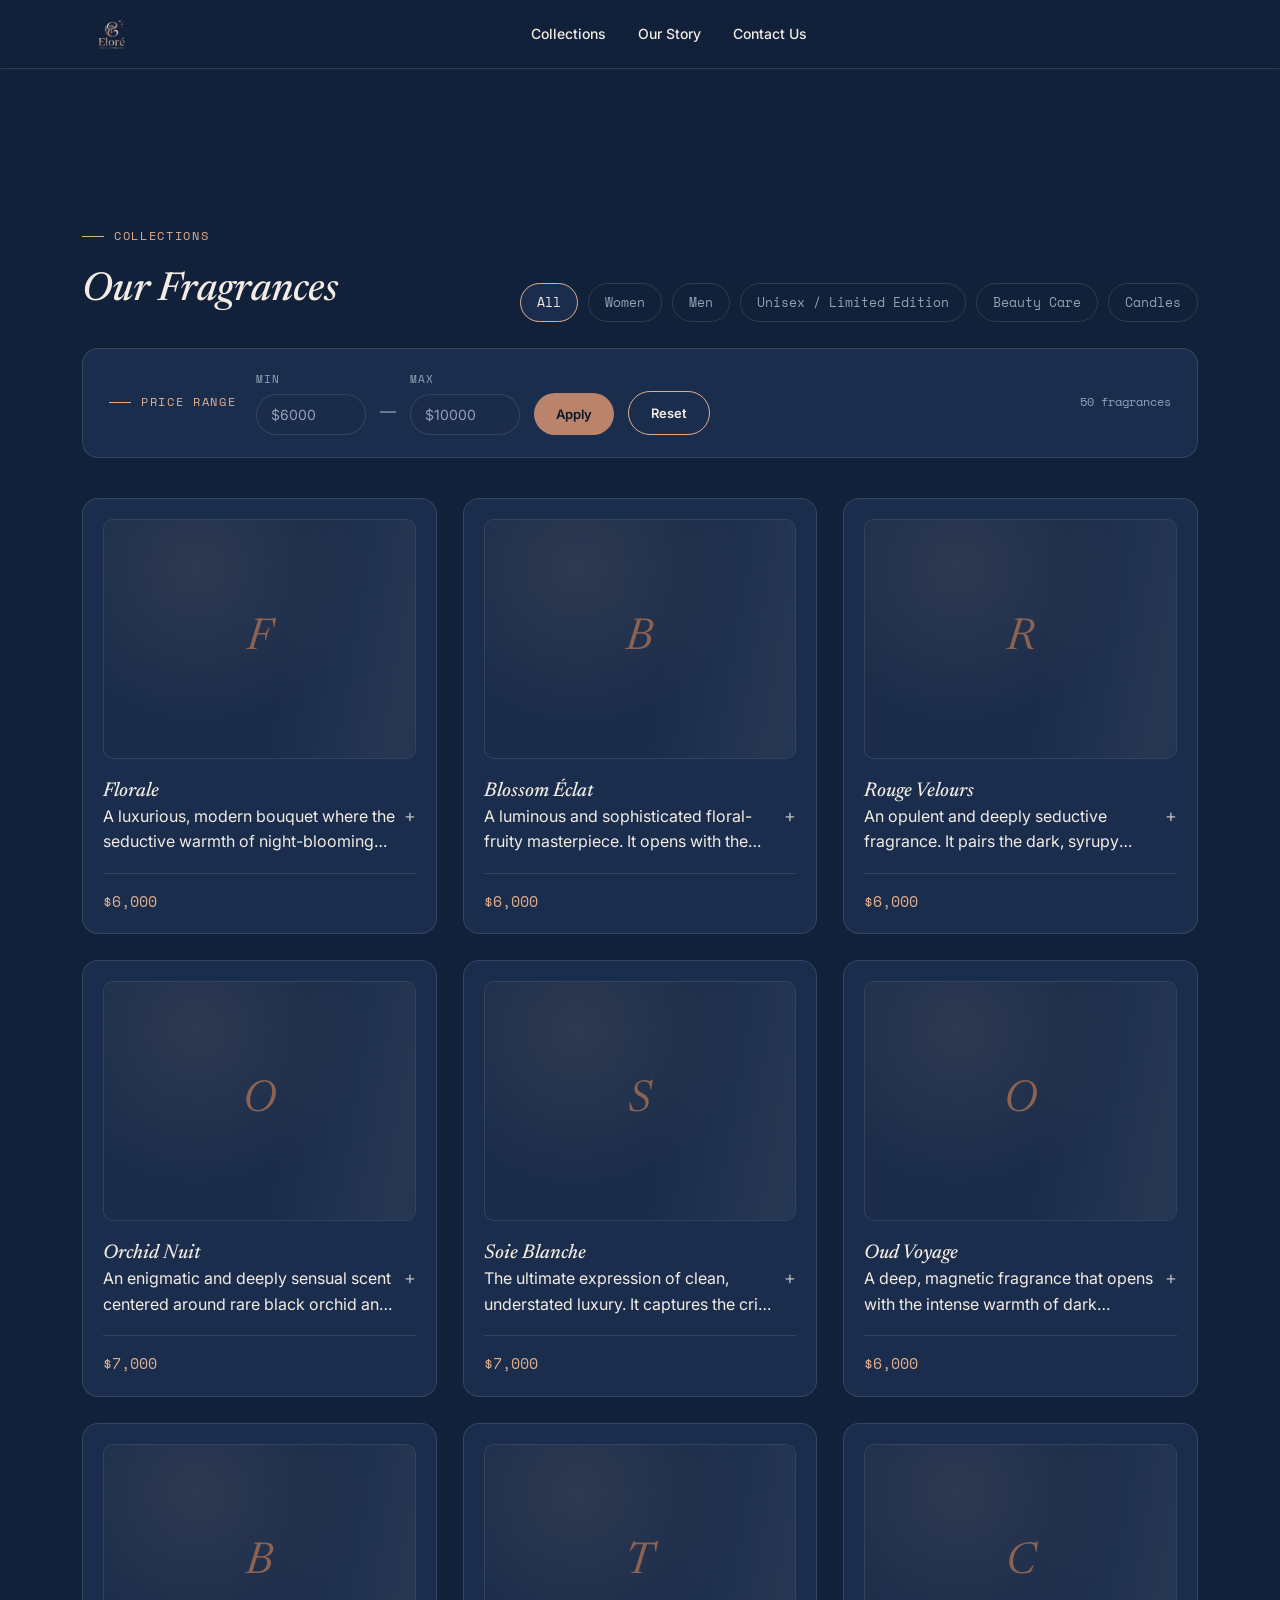
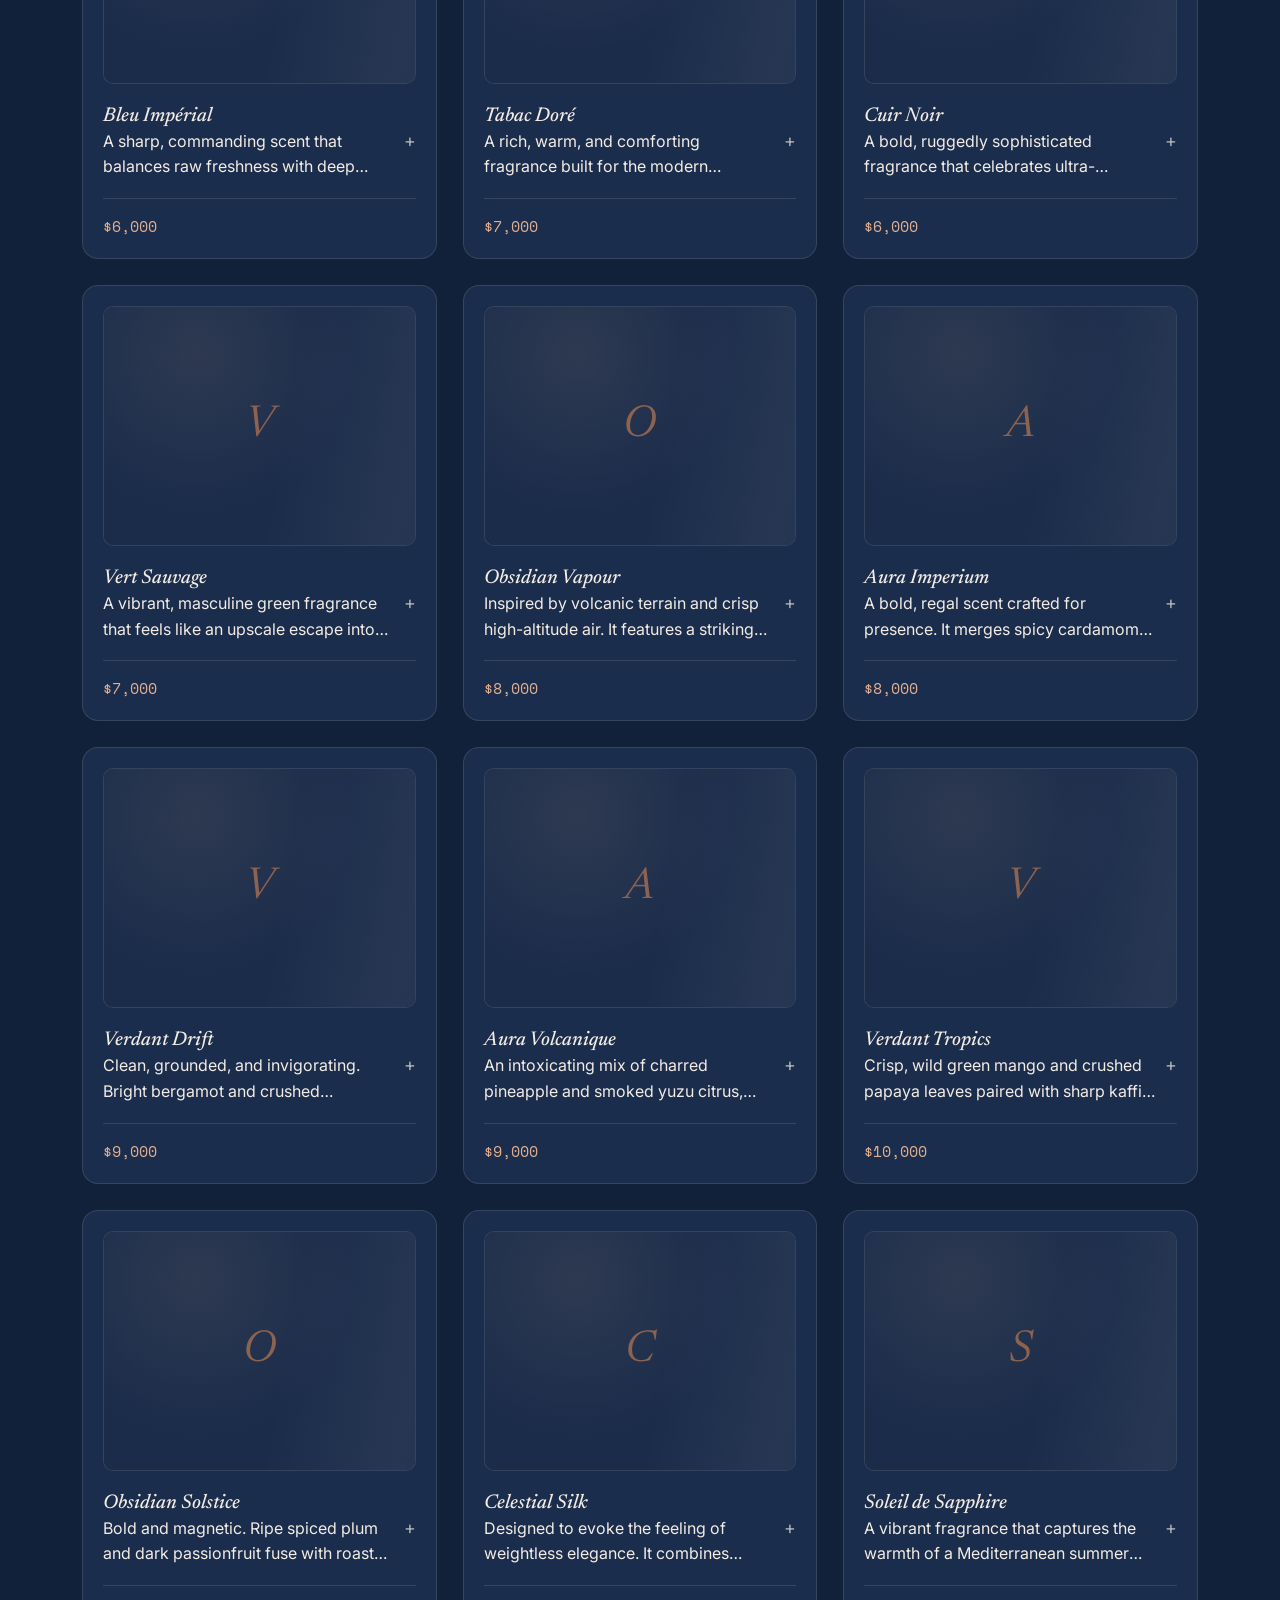
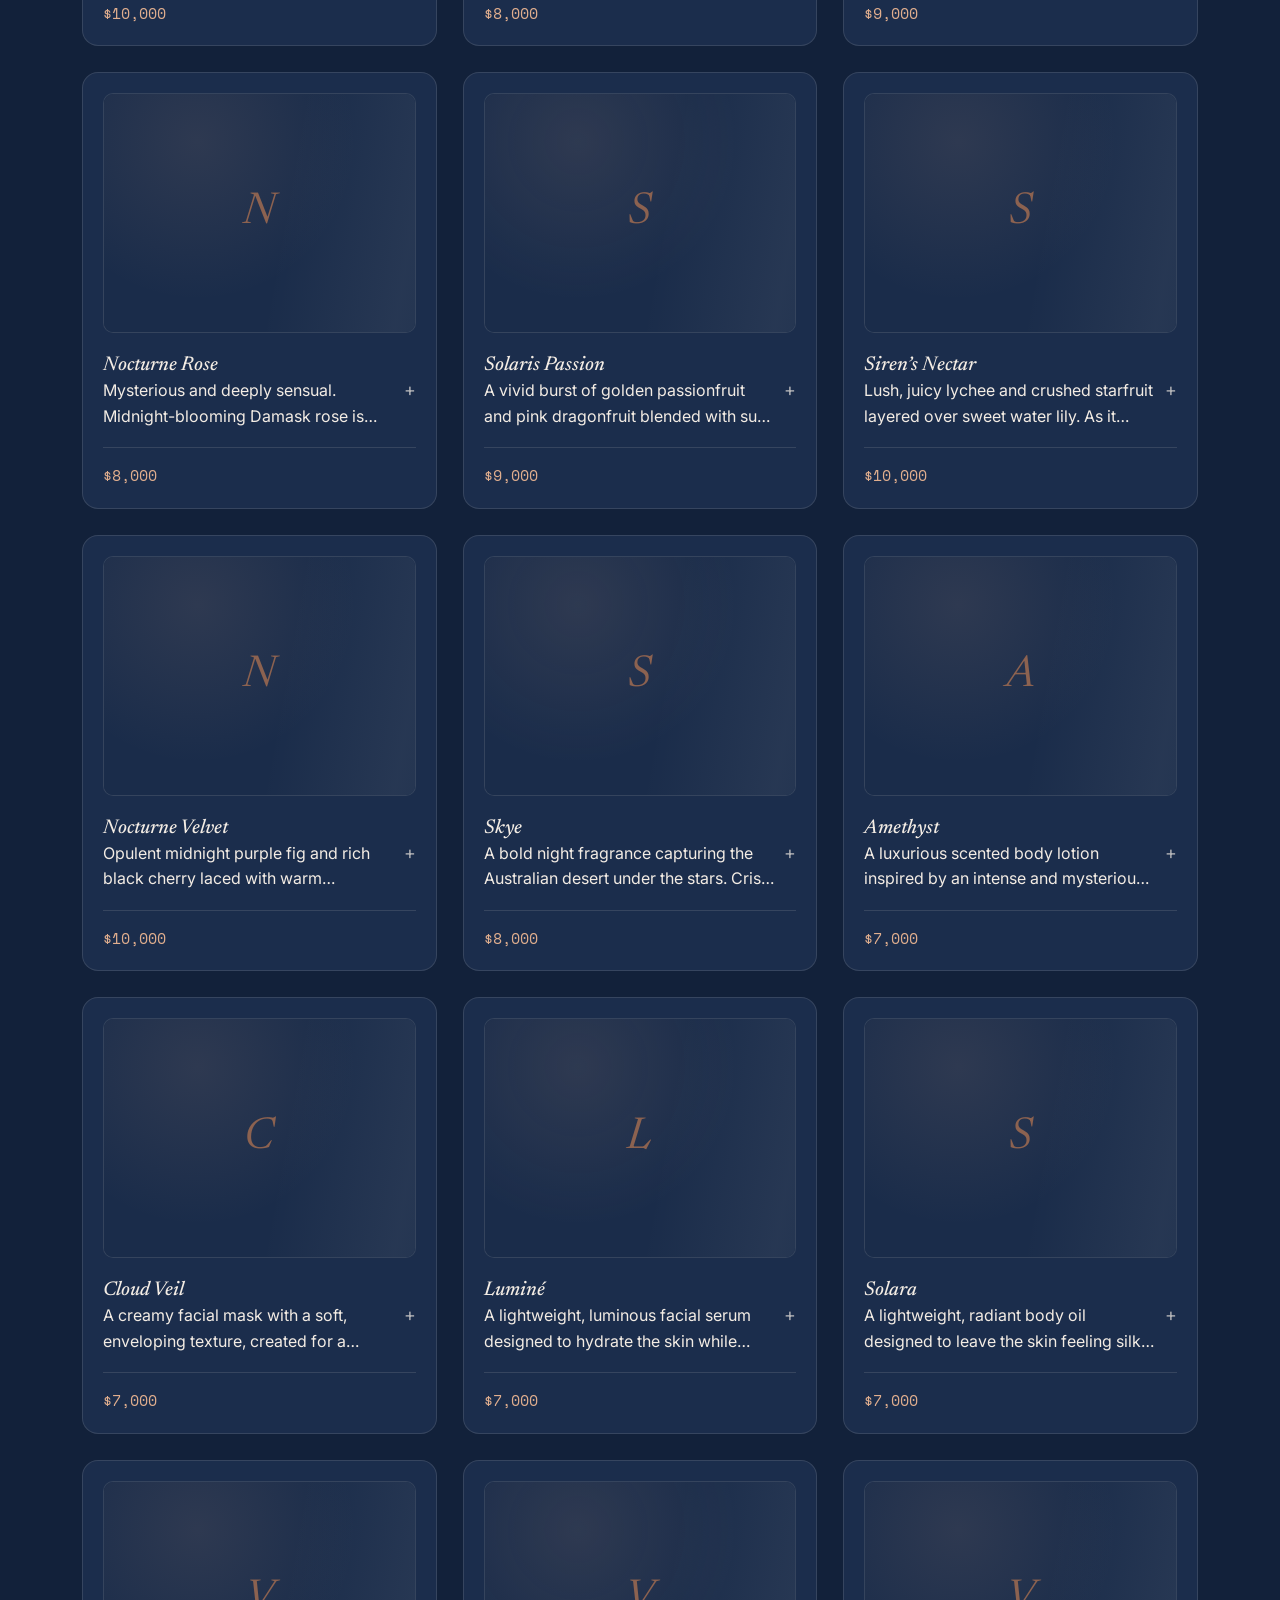
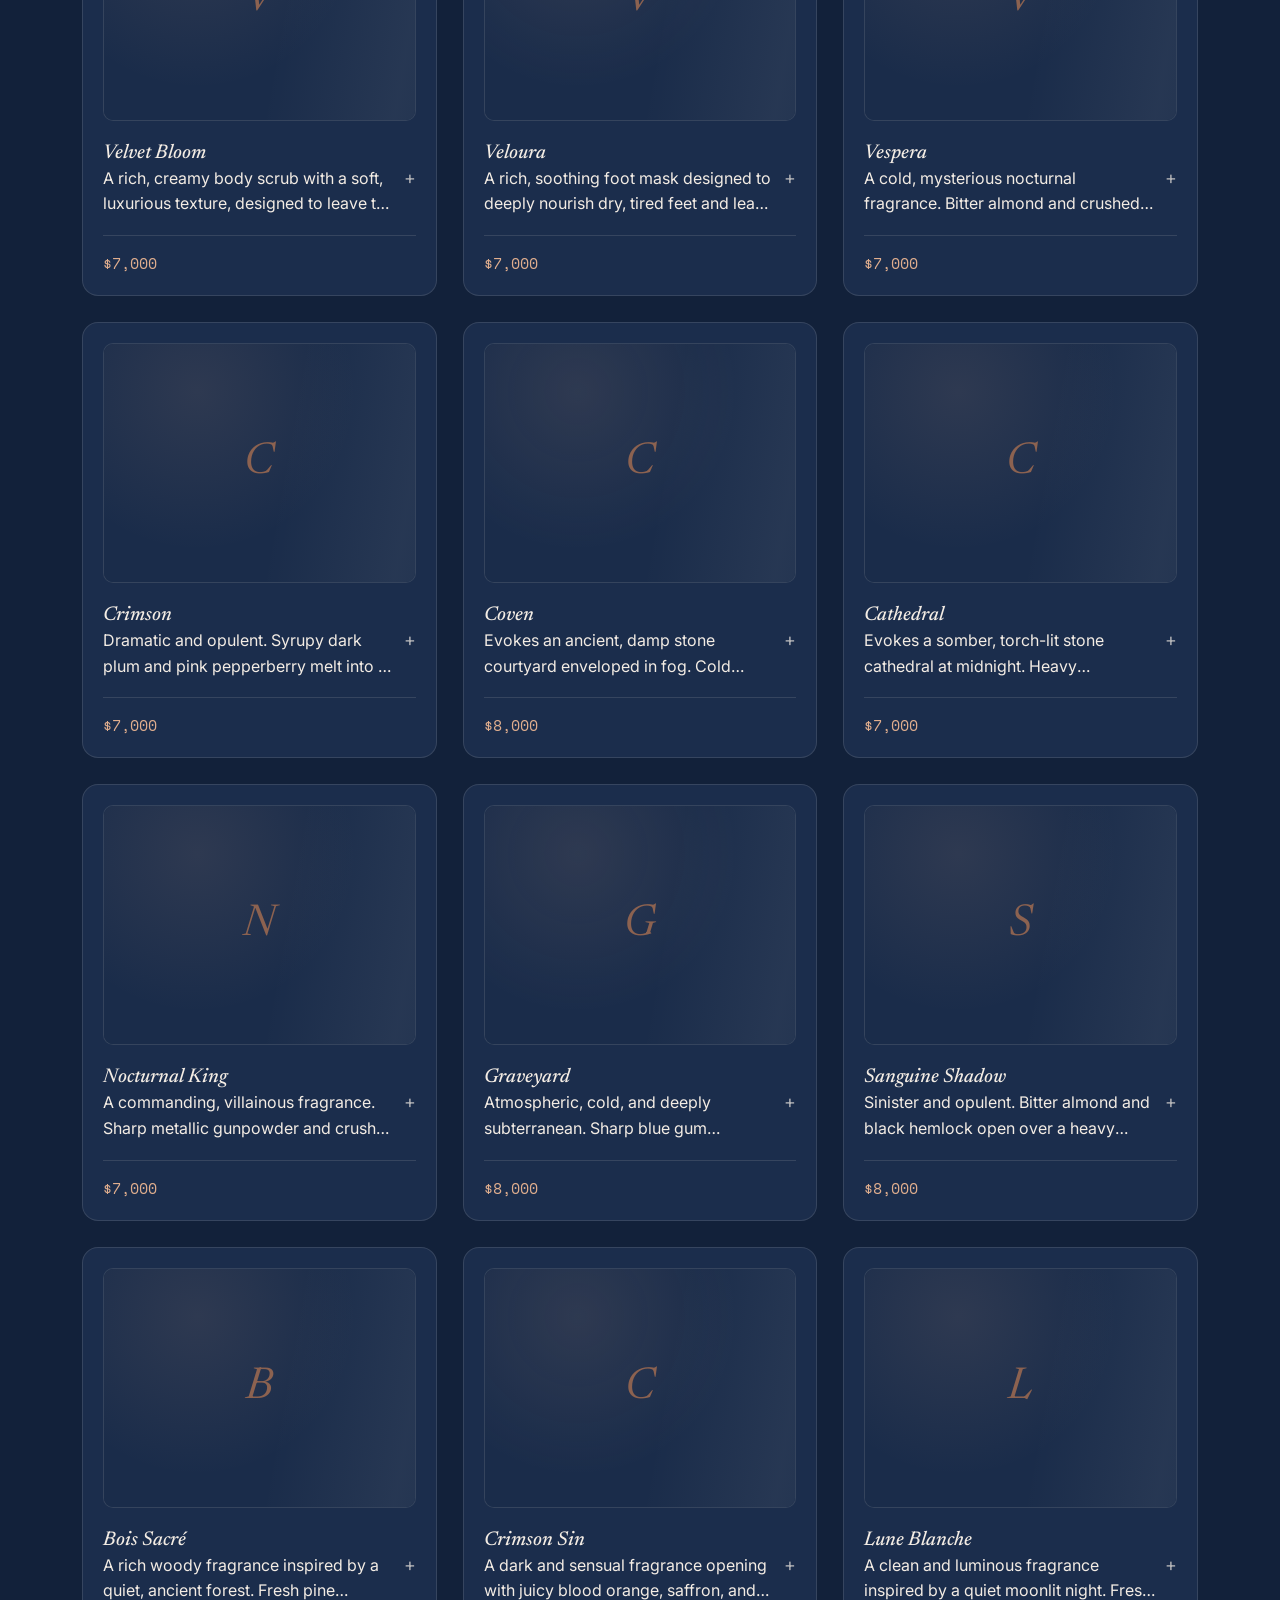
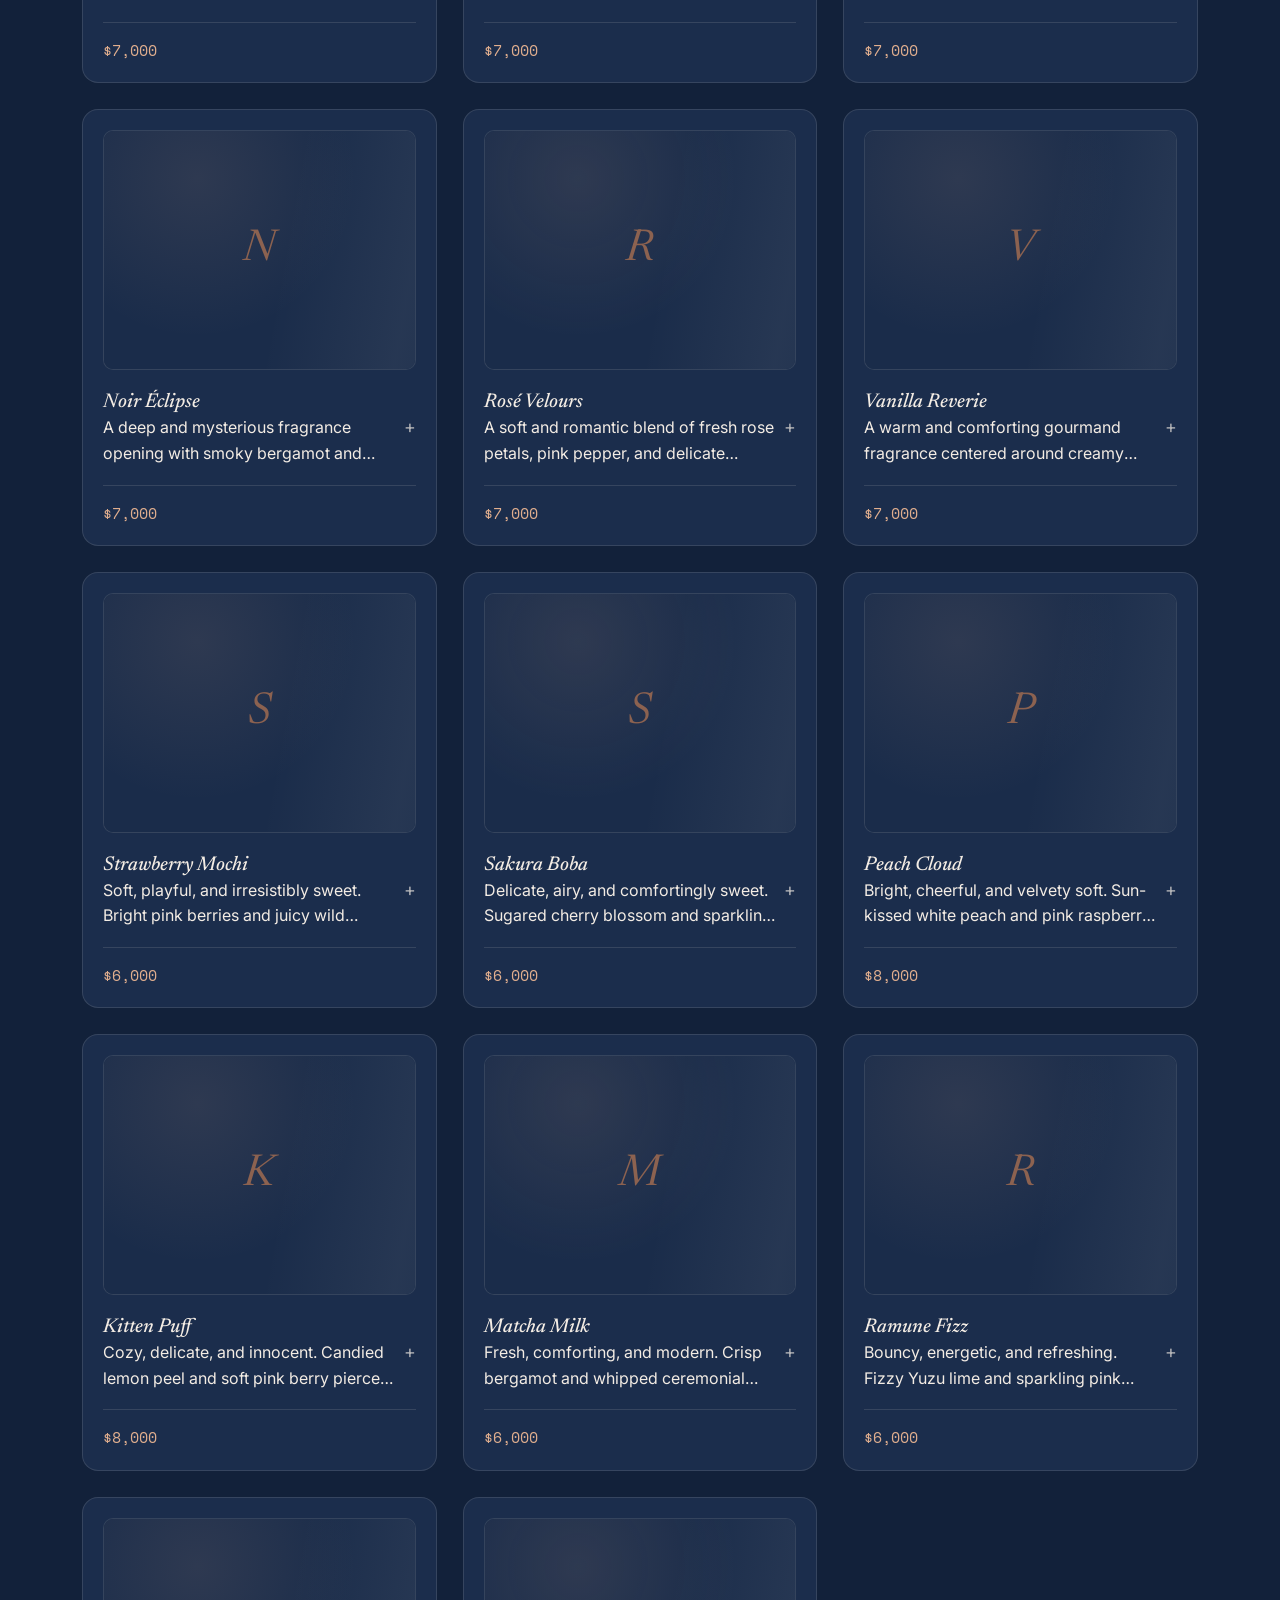
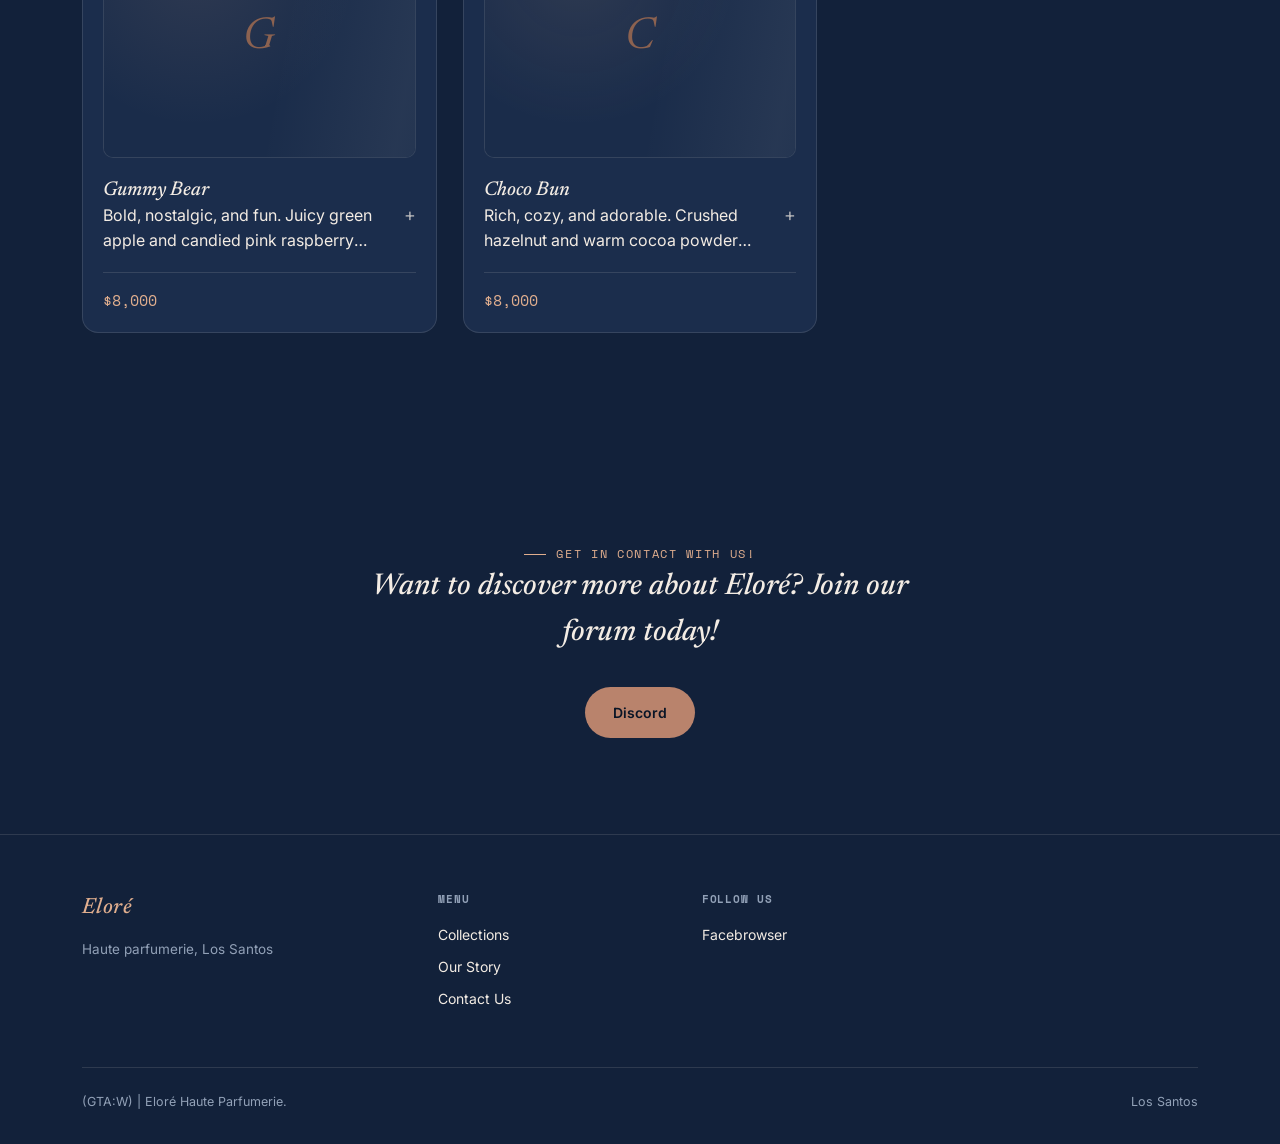
==== commit 13390bd1: "Update collections.html" ====
--- a/collections.html
+++ b/collections.html
@@ -26,7 +26,6 @@
     </a>
     <ul class="nav-links">
       <li><a href="collections.html">Collections</a></li>
-      <li><a href="location.html">Location</a></li>
       <li><a href="index.html#storia">Our Story</a></li>
       <li><a href="index.html#contatti">Contact Us</a></li>
     </ul>
@@ -106,7 +105,6 @@
         <h4>Menu</h4>
         <ul>
           <li><a href="collections.html">Collections</a></li>
-          <li><a href="location.html">Location</a></li>
           <li><a href="index.html#storia">Our Story</a></li>
           <li><a href="index.html#contatti">Contact Us</a></li>
         </ul>
